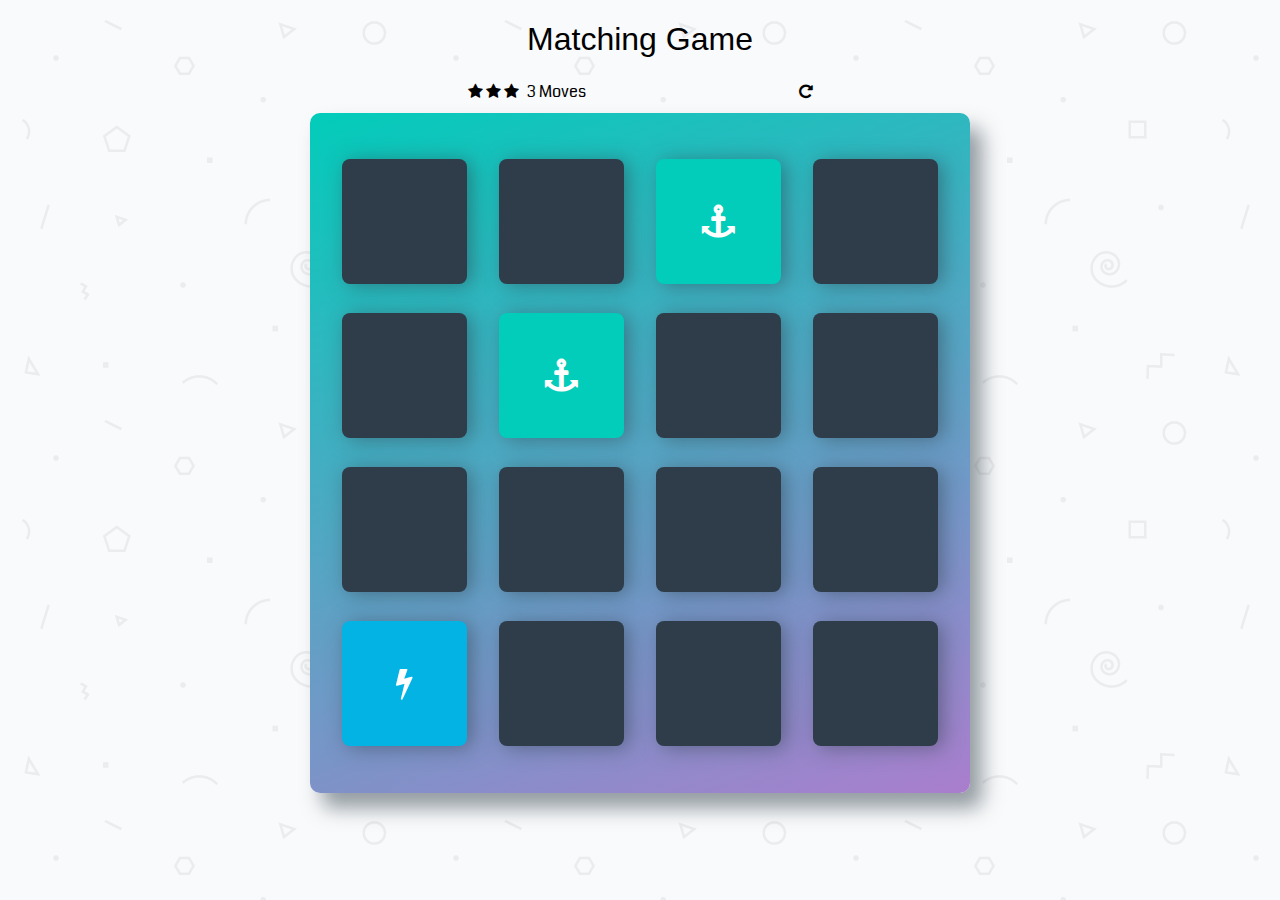
==== MyMemoGame/index.html @ 86f183ba "Initial commit" ====
<!doctype html>
<html lang="en">
<head>
    <meta charset="utf-8">
    <title>Matching Game</title>
    <meta name="description" content="">
    <link rel="stylesheet prefetch" href="https://maxcdn.bootstrapcdn.com/font-awesome/4.6.1/css/font-awesome.min.css">
    <link rel="stylesheet prefetch" href="https://fonts.googleapis.com/css?family=Coda">
    <link rel="stylesheet" href="css/app.css">
</head>
<body>

    <div class="container">
        <header>
            <h1>Matching Game</h1>
        </header>

        <section class="score-panel">
        	<ul class="stars">
        		<li><i class="fa fa-star"></i></li>
        		<li><i class="fa fa-star"></i></li>
        		<li><i class="fa fa-star"></i></li>
        	</ul>

        	<span class="moves">3</span> Moves

            <div class="restart">
        		<i class="fa fa-repeat"></i>
        	</div>
        </section>

        <ul class="deck">
            <li class="card">
                <i class="fa fa-diamond"></i>
            </li>
            <li class="card">
                <i class="fa fa-paper-plane-o"></i>
            </li>
            <li class="card match">
                <i class="fa fa-anchor"></i>
            </li>
            <li class="card">
                <i class="fa fa-bolt"></i>
            </li>
            <li class="card">
                <i class="fa fa-cube"></i>
            </li>
            <li class="card match">
                <i class="fa fa-anchor"></i>
            </li>
            <li class="card">
                <i class="fa fa-leaf"></i>
            </li>
            <li class="card">
                <i class="fa fa-bicycle"></i>
            </li>
            <li class="card">
                <i class="fa fa-diamond"></i>
            </li>
            <li class="card">
                <i class="fa fa-bomb"></i>
            </li>
            <li class="card">
                <i class="fa fa-leaf"></i>
            </li>
            <li class="card">
                <i class="fa fa-bomb"></i>
            </li>
            <li class="card open show">
                <i class="fa fa-bolt"></i>
            </li>
            <li class="card">
                <i class="fa fa-bicycle"></i>
            </li>
            <li class="card">
                <i class="fa fa-paper-plane-o"></i>
            </li>
            <li class="card">
                <i class="fa fa-cube"></i>
            </li>
        </ul>
    </div>

    <script src="js/app.js"></script>
</body>
</html>
---- MyMemoGame/css/app.css ----
html {
    box-sizing: border-box;
}

*,
*::before,
*::after {
    box-sizing: inherit;
}

html,
body {
    width: 100%;
    height: 100%;
    margin: 0;
    padding: 0;
}

body {
    background: #ffffff url('../img/geometry2.png'); /* Background pattern from Subtle Patterns */
    font-family: 'Coda', cursive;
}

.container {
    display: flex;
    justify-content: center;
    align-items: center;
    flex-direction: column;
}

h1 {
    font-family: 'Open Sans', sans-serif;
    font-weight: 300;
}

/*
 * Styles for the deck of cards
 */

.deck {
    width: 660px;
    min-height: 680px;
    background: linear-gradient(160deg, #02ccba 0%, #aa7ecd 100%);
    padding: 32px;
    border-radius: 10px;
    box-shadow: 12px 15px 20px 0 rgba(46, 61, 73, 0.5);
    display: flex;
    flex-wrap: wrap;
    justify-content: space-between;
    align-items: center;
    margin: 0 0 3em;
}

.deck .card {
    height: 125px;
    width: 125px;
    background: #2e3d49;
    font-size: 0;
    color: #ffffff;
    border-radius: 8px;
    cursor: pointer;
    display: flex;
    justify-content: center;
    align-items: center;
    box-shadow: 5px 2px 20px 0 rgba(46, 61, 73, 0.5);
}

.deck .card.open {
    transform: rotateY(0);
    background: #02b3e4;
    cursor: default;
}

.deck .card.show {
    font-size: 33px;
}

.deck .card.match {
    cursor: default;
    background: #02ccba;
    font-size: 33px;
}

/*
 * Styles for the Score Panel
 */

.score-panel {
    text-align: left;
    width: 345px;
    margin-bottom: 10px;
}

.score-panel .stars {
    margin: 0;
    padding: 0;
    display: inline-block;
    margin: 0 5px 0 0;
}

.score-panel .stars li {
    list-style: none;
    display: inline-block;
}

.score-panel .restart {
    float: right;
    cursor: pointer;
}
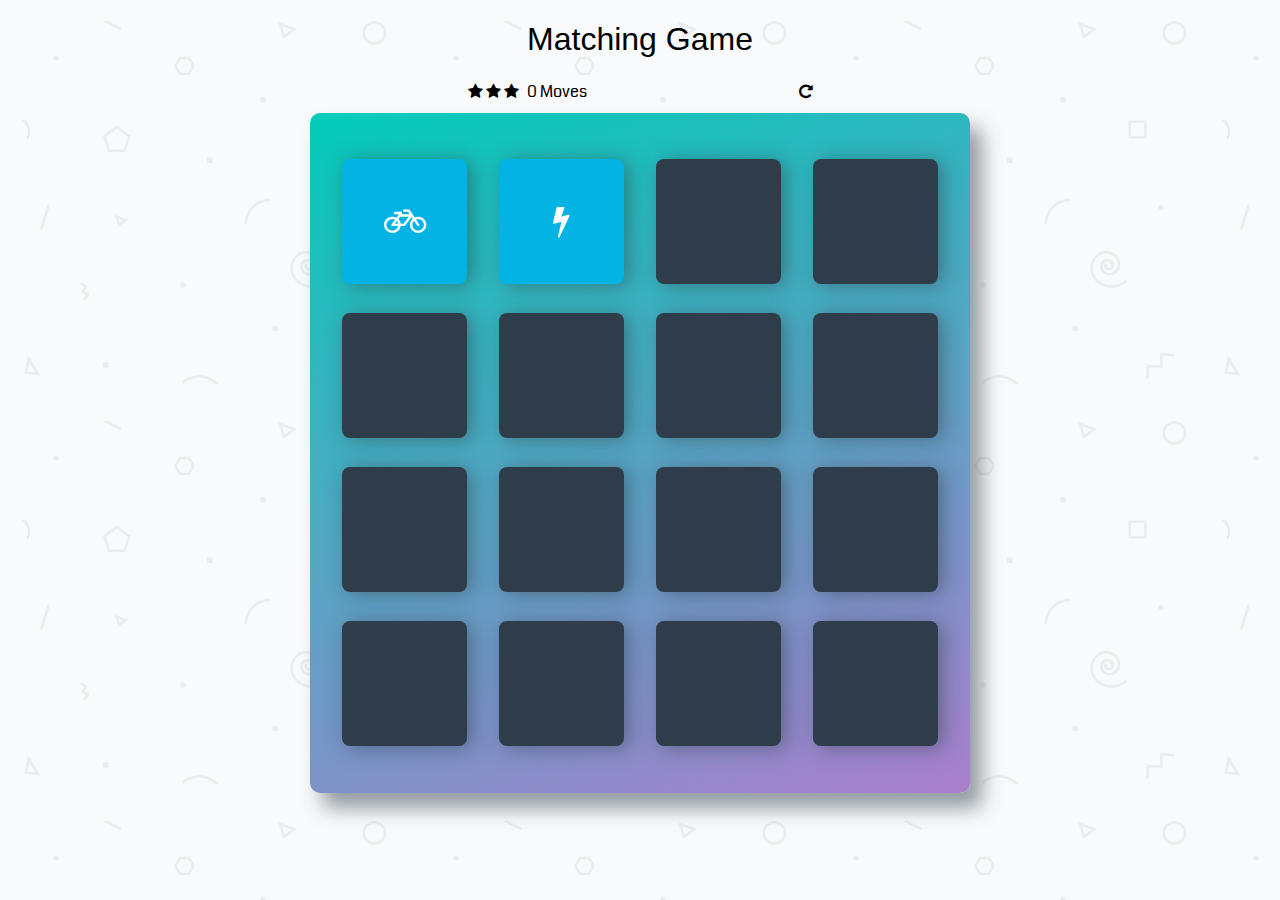
==== commit 114b6f52: "Feat: Display the cards on the page" ====
--- a/MyMemoGame/index.html
+++ b/MyMemoGame/index.html
@@ -22,7 +22,7 @@
         		<li><i class="fa fa-star"></i></li>
         	</ul>
 
-        	<span class="moves">3</span> Moves
+        	<span class="moves">0</span> Moves
 
             <div class="restart">
         		<i class="fa fa-repeat"></i>
@@ -30,13 +30,13 @@
         </section>
 
         <ul class="deck">
-            <li class="card">
+            <li class="card open show">
                 <i class="fa fa-diamond"></i>
             </li>
-            <li class="card">
+            <li class="card open show">
                 <i class="fa fa-paper-plane-o"></i>
             </li>
-            <li class="card match">
+            <li class="card">
                 <i class="fa fa-anchor"></i>
             </li>
             <li class="card">
@@ -45,7 +45,7 @@
             <li class="card">
                 <i class="fa fa-cube"></i>
             </li>
-            <li class="card match">
+            <li class="card">
                 <i class="fa fa-anchor"></i>
             </li>
             <li class="card">
@@ -66,7 +66,7 @@
             <li class="card">
                 <i class="fa fa-bomb"></i>
             </li>
-            <li class="card open show">
+            <li class="card">
                 <i class="fa fa-bolt"></i>
             </li>
             <li class="card">
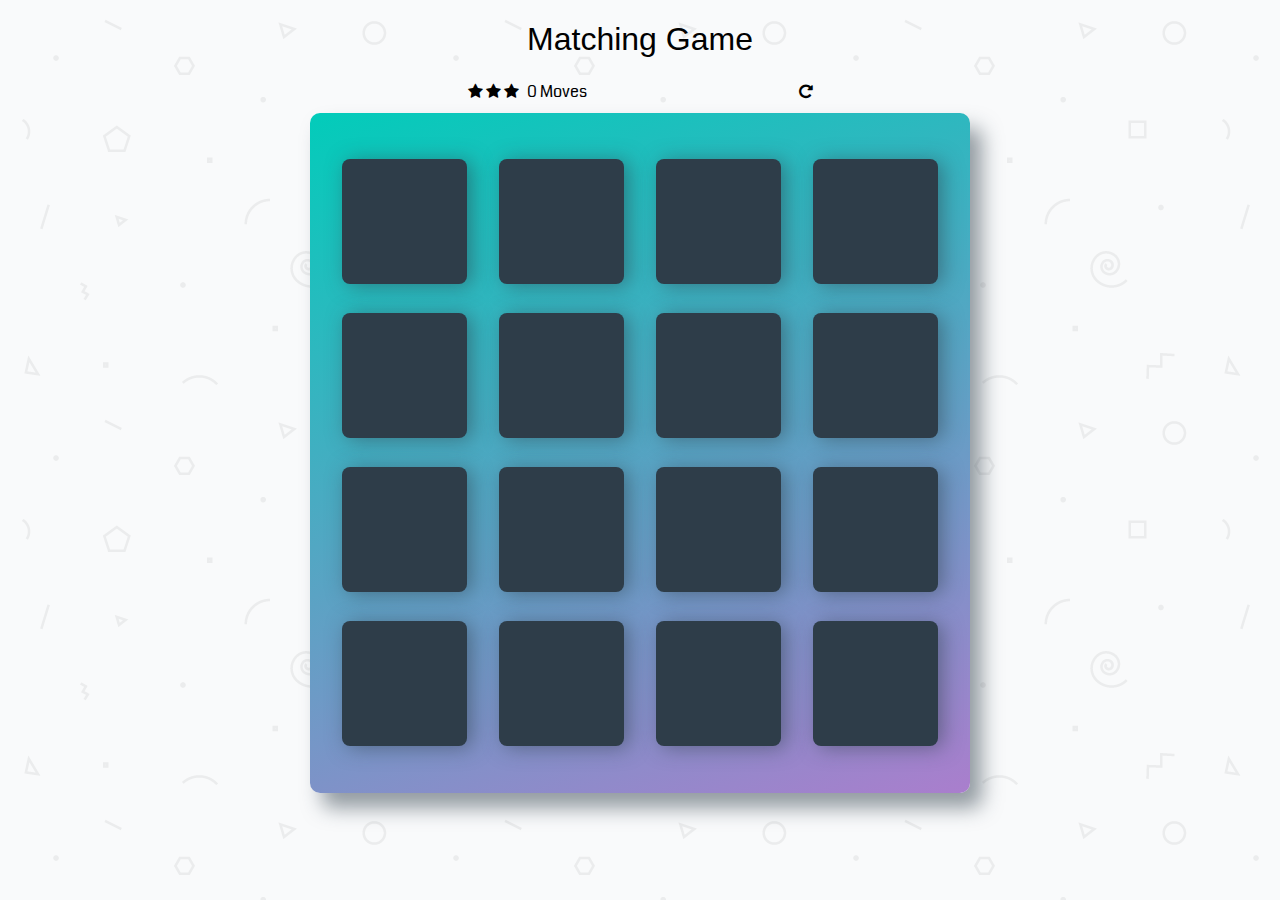
==== commit 126d7354: "Feat: rating system is working now" ====
--- a/MyMemoGame/index.html
+++ b/MyMemoGame/index.html
@@ -17,9 +17,9 @@
 
         <section class="score-panel">
         	<ul class="stars">
-        		<li><i class="fa fa-star"></i></li>
-        		<li><i class="fa fa-star"></i></li>
-        		<li><i class="fa fa-star"></i></li>
+        		<li id= "first-star"><i class="fa fa-star"></i></li>
+        		<li id= "second-star"><i class="fa fa-star"></i></li>
+        		<li id= "third-star"><i class="fa fa-star"></i></li>
         	</ul>
 
         	<span class="moves">0</span> Moves
@@ -30,10 +30,10 @@
         </section>
 
         <ul class="deck">
-            <li class="card open show">
+            <li class="card">
                 <i class="fa fa-diamond"></i>
             </li>
-            <li class="card open show">
+            <li class="card">
                 <i class="fa fa-paper-plane-o"></i>
             </li>
             <li class="card">
--- a/MyMemoGame/css/app.css
+++ b/MyMemoGame/css/app.css
@@ -65,20 +65,27 @@
     box-shadow: 5px 2px 20px 0 rgba(46, 61, 73, 0.5);
 }
 
-.deck .card.open {
+.deck .open {
     transform: rotateY(0);
     background: #02b3e4;
     cursor: default;
 }
 
-.deck .card.show {
+.deck .show {
     font-size: 33px;
 }
 
-.deck .card.match {
+.deck .match {
     cursor: default;
     background: #02ccba;
     font-size: 33px;
+}
+
+.deck .nomatch {
+    cursor: default;
+    background: red;
+    font-size: 33px;
+	
 }
 
 /*
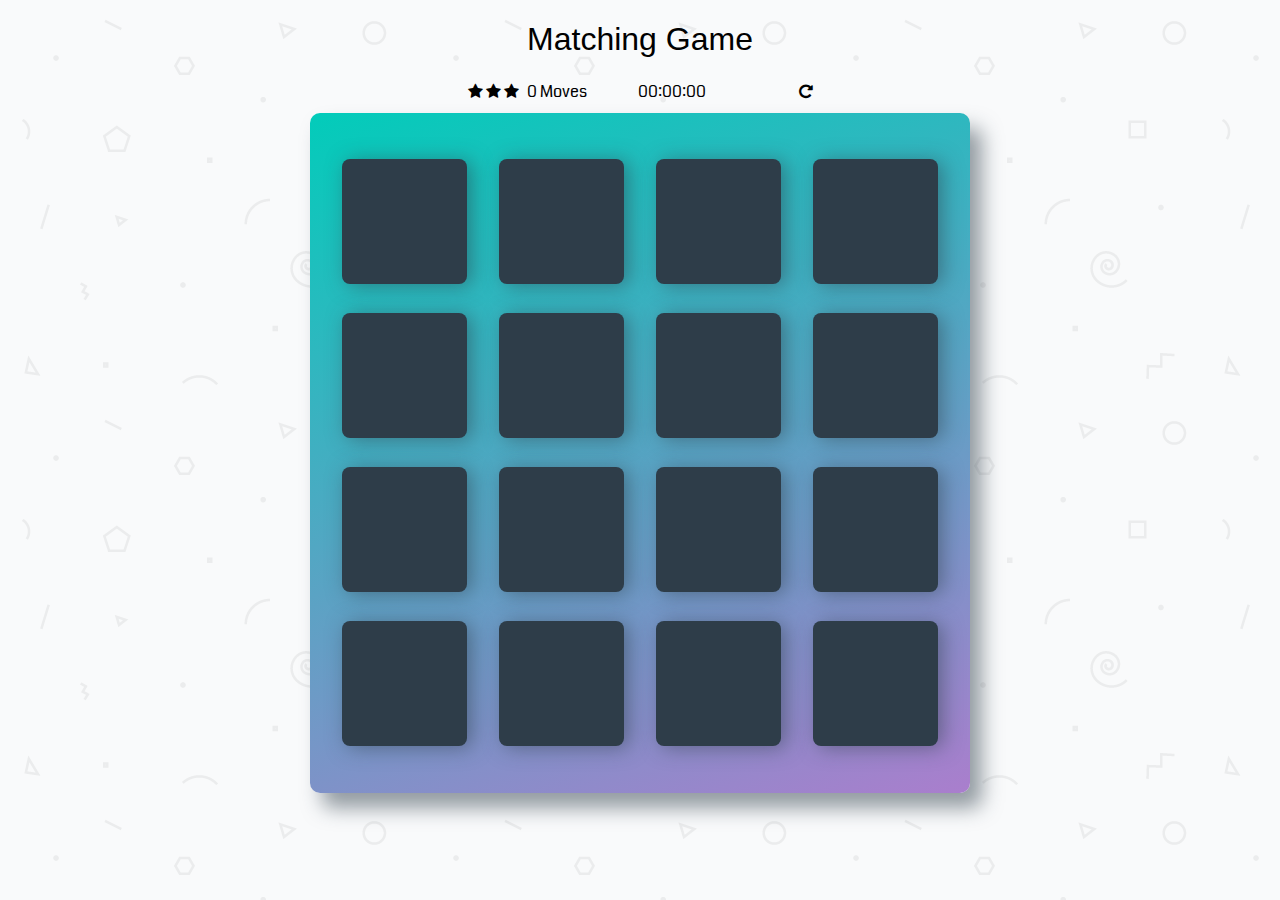
==== commit cca48f71: "Feat: Timer is now working" ====
--- a/MyMemoGame/index.html
+++ b/MyMemoGame/index.html
@@ -23,7 +23,8 @@
         	</ul>
 
         	<span class="moves">0</span> Moves
-
+			
+			<span class="timer-place"><time>00:00:00<time></span>
             <div class="restart">
         		<i class="fa fa-repeat"></i>
         	</div>
--- a/MyMemoGame/css/app.css
+++ b/MyMemoGame/css/app.css
@@ -114,3 +114,8 @@
     float: right;
     cursor: pointer;
 }
+
+.timer-place {
+  padding-left: 3rem;
+  color: black;
+}
